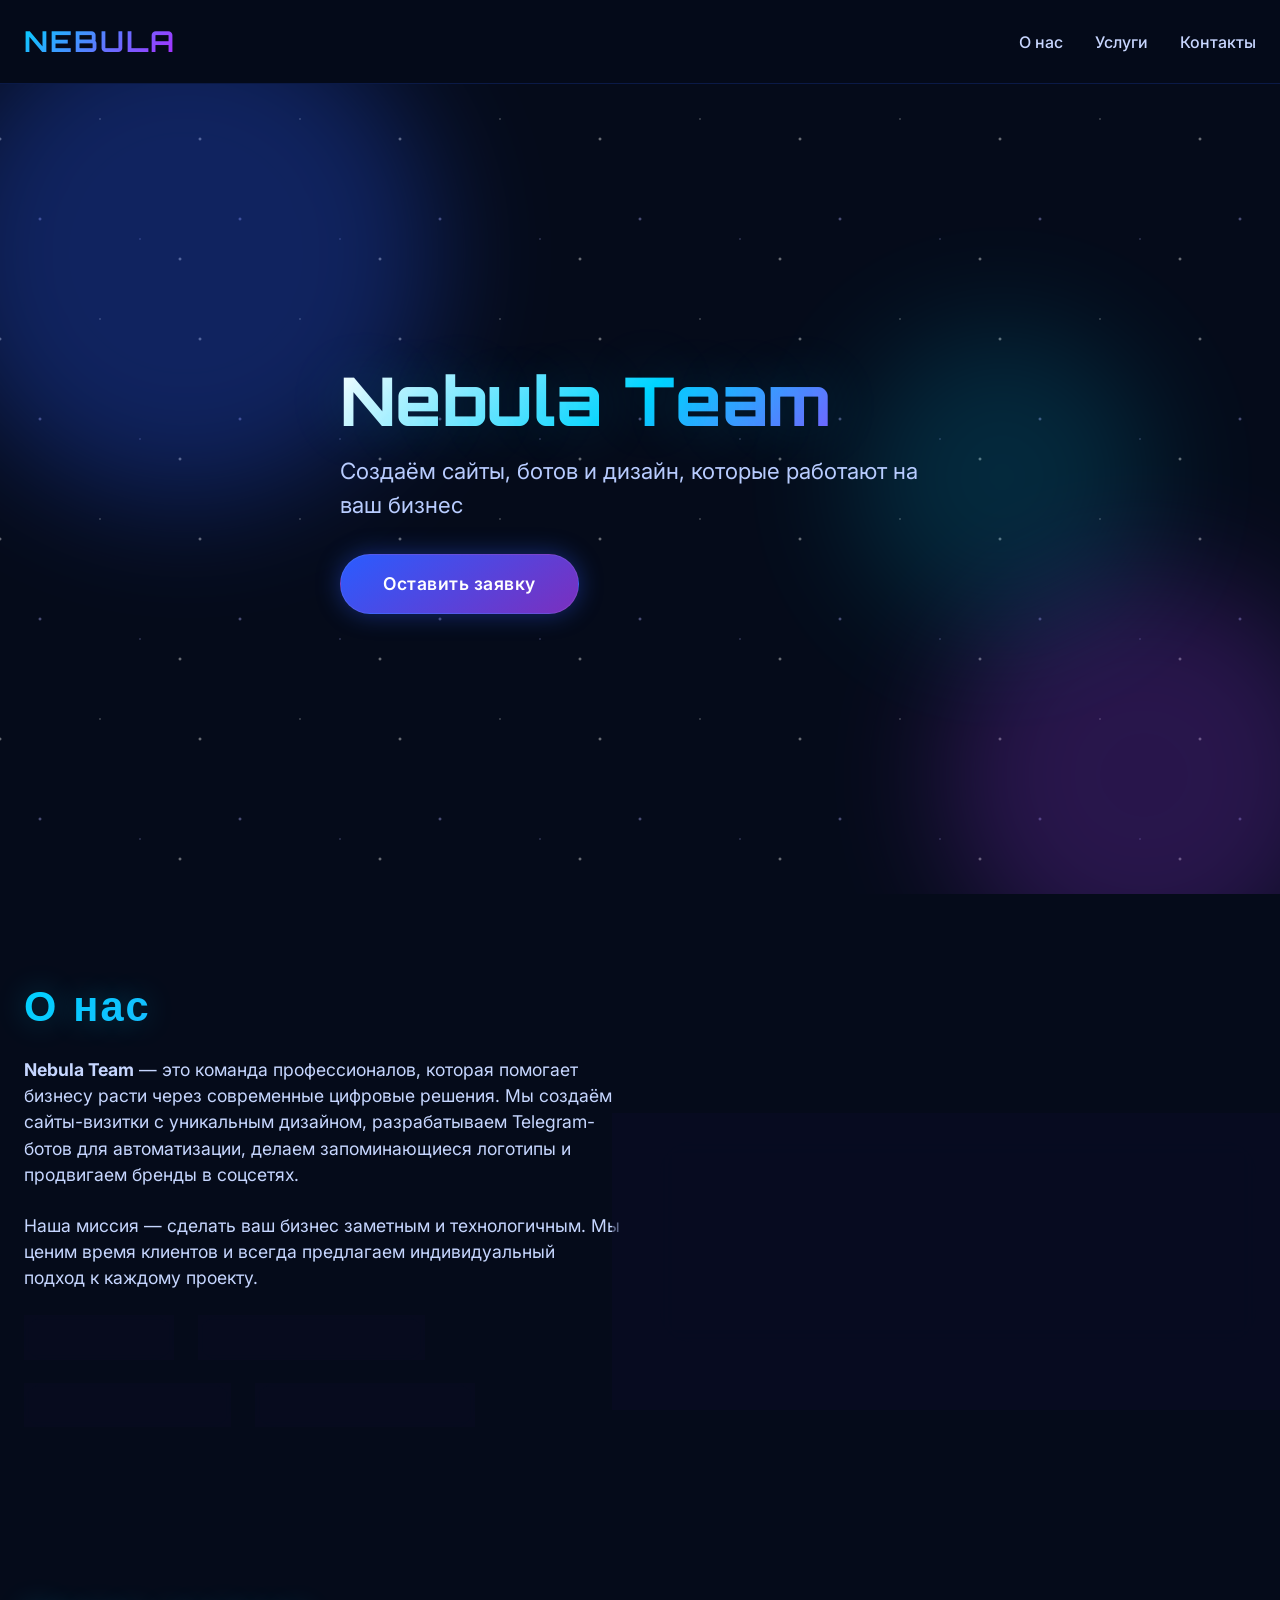
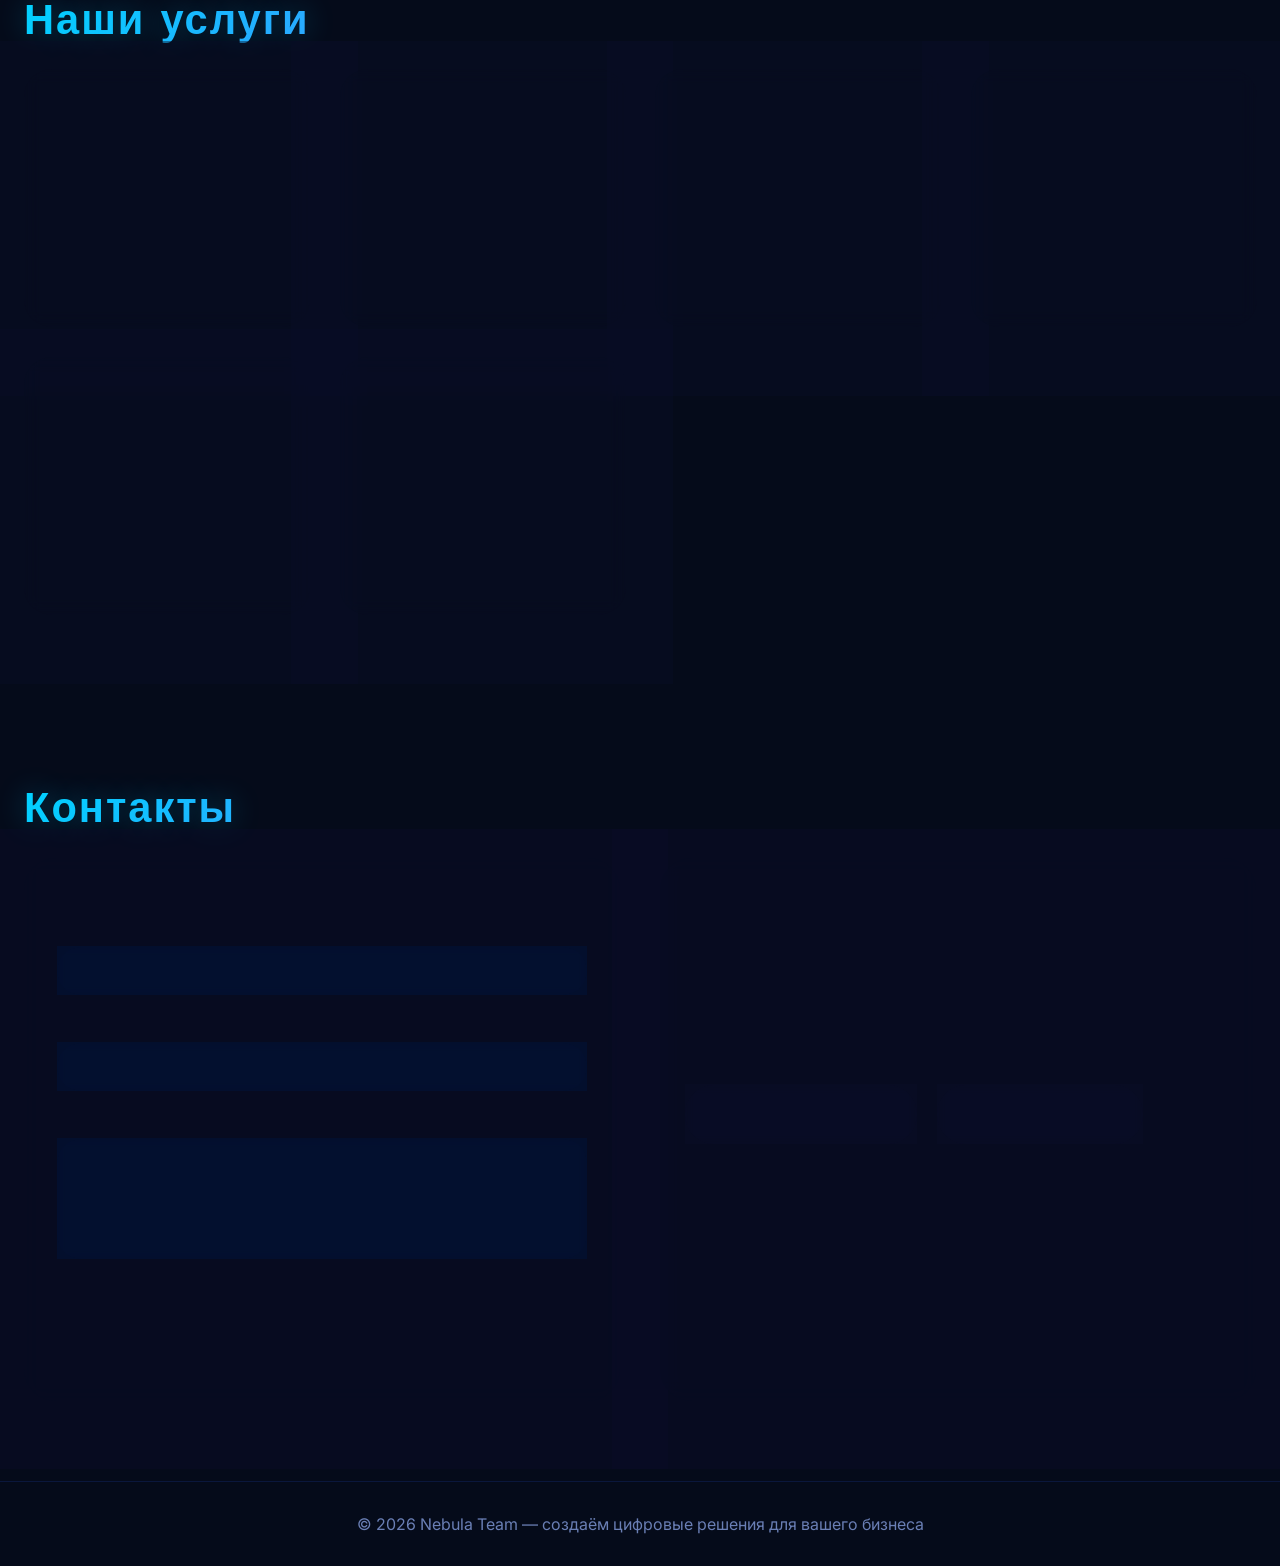
==== sait.html @ d244aa49 "Add files via upload" ====
<!DOCTYPE html>
<html lang="ru">
<head>
    <meta charset="UTF-8">
    <meta name="viewport" content="width=device-width, initial-scale=1.0">
    <title>Nebula Team · IT-студия</title>
    <link rel="stylesheet" href="style.css">
    <!-- Шрифты -->
    <link rel="preconnect" href="https://fonts.googleapis.com">
    <link rel="preconnect" href="https://fonts.gstatic.com" crossorigin>
    <link href="https://fonts.googleapis.com/css2?family=Inter:opsz,wght@14..32,400;14..32,500;14..32,600;14..32,700&family=Orbitron:wght@500;600;700;800&display=swap" rel="stylesheet">
    <!-- Font Awesome 6 -->
    <link rel="stylesheet" href="https://cdnjs.cloudflare.com/ajax/libs/font-awesome/6.0.0-beta3/css/all.min.css">
</head>
<body>
    <!-- ========== ХЕДЕР ========== -->
    <header>
        <div class="container header-inner">
            <div class="logo-container">
                <span class="logo-text">NEBULA</span>
            </div>
            <nav>
                <button class="hamburger" id="hamburger" aria-label="Меню">
                    <i class="fas fa-bars"></i>
                </button>
                <ul id="nav-menu">
                    <li><a href="#about">О нас</a></li>
                    <li><a href="#services">Услуги</a></li>
                    <li><a href="#contacts">Контакты</a></li>
                </ul>
            </nav>
        </div>
    </header>

    <!-- ========== HERO ========== -->
    <section class="hero" id="home">
        <div class="hero-bg">
            <div class="stars"></div>
            <div class="floating-shapes">
                <div class="shape shape1"></div>
                <div class="shape shape2"></div>
                <div class="shape shape3"></div>
            </div>
        </div>
        <div class="container hero-content">
            <h1>Nebula Team</h1>
            <p>Создаём сайты, ботов и дизайн, которые работают на ваш бизнес</p>
            <a href="#contacts" class="btn-primary">Оставить заявку</a>
        </div>
    </section>

    <!-- ========== О НАС ========== -->
    <section id="about">
        <div class="container">
            <h2 class="section-title">О нас</h2>
            <div class="about-grid">
                <div class="about-text">
                    <p><strong>Nebula Team</strong> — это команда профессионалов, которая помогает бизнесу расти через современные цифровые решения. Мы создаём сайты-визитки с уникальным дизайном, разрабатываем Telegram-ботов для автоматизации, делаем запоминающиеся логотипы и продвигаем бренды в соцсетях.</p>
                    <p>Наша миссия — сделать ваш бизнес заметным и технологичным. Мы ценим время клиентов и всегда предлагаем индивидуальный подход к каждому проекту.</p>
                    <div class="advantages">
                        <span class="advantage-item"><i class="fas fa-rocket"></i> Быстрота</span>
                        <span class="advantage-item"><i class="fas fa-palette"></i> Уникальный дизайн</span>
                        <span class="advantage-item"><i class="fas fa-headset"></i> Поддержка 24/7</span>
                        <span class="advantage-item"><i class="fas fa-medal"></i> Гарантия качества</span>
                    </div>
                </div>
                <div class="glass" style="padding: 30px; min-height: 200px; display: flex; align-items: center; justify-content: center; flex-direction: column;">
                    <span style="font-size: 4rem; opacity: 0.4;"><i class="fas fa-users"></i></span>
                    <span style="font-family: 'Orbitron', sans-serif; font-size: 1.4rem; margin-top: 8px;">Команда профессионалов</span>
                </div>
            </div>
        </div>
    </section>

    <!-- ========== УСЛУГИ ========== -->
    <section id="services">
        <div class="container">
            <h2 class="section-title">Наши услуги</h2>
            <div class="services-grid">
                <!-- 1. Разработка сайтов-визиток -->
                <div class="service-card glass">
                    <i class="fas fa-laptop-code"></i>
                    <h3>Сайты-визитки</h3>
                    <p>Разработка стильных сайтов с рабочей формой обратной связи и индивидуальным дизайном под ваш бизнес.</p>
                </div>
                <!-- 2. Telegram-боты -->
                <div class="service-card glass">
                    <i class="fab fa-telegram"></i>
                    <h3>Telegram-боты</h3>
                    <p>Создание умных ботов для автоматизации продаж, консультаций и взаимодействия с клиентами.</p>
                </div>
                <!-- 3. Создание логотипов -->
                <div class="service-card glass">
                    <i class="fas fa-pen-fancy"></i>
                    <h3>Логотипы и брендинг</h3>
                    <p>Разработка уникальных логотипов, фирменного стиля и айдентики, которые выделят ваш бренд.</p>
                </div>
                <!-- 4. SMM-маркетинг -->
                <div class="service-card glass">
                    <i class="fas fa-share-alt"></i>
                    <h3>SMM-маркетинг</h3>
                    <p>Комплексное продвижение в социальных сетях: контент, таргет, работа с аудиторией и аналитика.</p>
                </div>
                <!-- 5. Дополнительно: Дизайн -->
                <div class="service-card glass">
                    <i class="fas fa-paint-brush"></i>
                    <h3>UI/UX Дизайн</h3>
                    <p>Создание удобных и красивых интерфейсов для сайтов, приложений и любых цифровых продуктов.</p>
                </div>
                <!-- 6. Дополнительно: Консалтинг -->
                <div class="service-card glass">
                    <i class="fas fa-rocket"></i>
                    <h3>IT-консалтинг</h3>
                    <p>Помощь в выборе цифровых решений, аудит и стратегия развития вашего бизнеса онлайн.</p>
                </div>
            </div>
        </div>
    </section>

    <!-- ========== КОНТАКТЫ ========== -->
    <section id="contacts">
        <div class="container">
            <h2 class="section-title">Контакты</h2>
            <div class="contacts-wrapper">
                <!-- Форма -->
                <div class="contact-form glass">
                    <form id="contactForm">
                        <label for="name">Ваше имя</label>
                        <input type="text" id="name" placeholder="Иван Иванов" required>

                        <label for="contact">Телефон или Email</label>
                        <input type="text" id="contact" placeholder="+7 999 123-45-67 или mail@example.com" required>

                        <label for="message">Сообщение</label>
                        <textarea id="message" placeholder="Расскажите о вашем проекте..." required></textarea>

                        <button type="submit" class="btn-primary" id="submitBtn">
                            <i class="fas fa-paper-plane" style="margin-right: 10px;"></i> Отправить заявку
                        </button>
                    </form>
                    <div id="formStatus" style="margin-top: 16px; font-weight: 500;"></div>
                </div>

                <!-- Социальные сети -->
                <div class="social-block glass">
                    <h3>Мы в соцсетях</h3>
                    <div class="social-links">
                        <a href="https://vk.com/your_club" target="_blank" rel="noopener">
                            <i class="fab fa-vk" style="color: #4C75A3;"></i> Мы во ВКонтакте
                        </a>
                        <a href="https://t.me/your_channel" target="_blank" rel="noopener">
                            <i class="fab fa-telegram-plane" style="color: #26A5E4;"></i> Наш Telegram
                        </a>
                    </div>
                    <div style="margin-top: 20px; color: #8aa3ff;">
                        <p><i class="fas fa-envelope"></i> nebulateam36@gmail.com</p>
                        <p><i class="fas fa-phone-alt"></i> +7 (905) 044-17-13</p>
                    </div>
                </div>
            </div>
        </div>
    </section>

    <!-- ========== ФУТЕР ========== -->
    <footer style="padding: 30px 0; border-top: 1px solid rgba(42,92,255,0.15); text-align: center; color: #6a7fb5;">
        <div class="container">
            <p>© 2026 Nebula Team — создаём цифровые решения для вашего бизнеса</p>
        </div>
    </footer>

    <script src="script.js"></script>
</body>
</html>
---- style.css ----
/* ----- RESET & БАЗА ----- */
* {
    margin: 0;
    padding: 0;
    box-sizing: border-box;
}
html {
    scroll-behavior: smooth;
}
body {
    font-family: 'Inter', sans-serif;
    background-color: #050B1A;
    color: #e0e9ff;
    line-height: 1.5;
    overflow-x: hidden;
}
a {
    text-decoration: none;
    color: inherit;
}
.container {
    max-width: 1300px;
    margin: 0 auto;
    padding: 0 24px;
}

/* ----- СТЕКЛЯННЫЕ КАРТОЧКИ И НЕОН ----- */
.glass {
    background: rgba(10, 14, 39, 0.55);
    backdrop-filter: blur(10px);
    -webkit-backdrop-filter: blur(10px);
    border: 1px solid rgba(42, 92, 255, 0.25);
    border-radius: 32px;
    box-shadow: 0 20px 40px -12px rgba(0, 20, 80, 0.6);
}
.neon-glow {
    box-shadow: 0 0 20px rgba(0, 212, 255, 0.3), 0 0 60px rgba(176, 38, 255, 0.2);
}
.btn-primary {
    display: inline-block;
    background: linear-gradient(145deg, #2A5CFF, #7B2FBE);
    border: none;
    padding: 16px 42px;
    border-radius: 60px;
    font-weight: 600;
    font-size: 1.1rem;
    color: #fff;
    letter-spacing: 0.5px;
    cursor: pointer;
    transition: 0.3s ease;
    box-shadow: 0 0 24px rgba(42, 92, 255, 0.4);
    border: 1px solid rgba(255,255,255,0.08);
}
.btn-primary:hover {
    transform: translateY(-3px) scale(1.02);
    box-shadow: 0 0 40px #2A5CFF, 0 0 80px #7B2FBE;
    background: linear-gradient(145deg, #3b6aff, #8f3fdf);
}
.section-title {
    font-family: 'Orbitron', sans-serif;
    font-weight: 700;
    font-size: 2.6rem;
    letter-spacing: 2px;
    margin-bottom: 20px;
    background: linear-gradient(135deg, #00D4FF, #B026FF);
    -webkit-background-clip: text;
    -webkit-text-fill-color: transparent;
    background-clip: text;
    text-shadow: 0 0 30px rgba(0, 212, 255, 0.3);
}

/* ----- ХЕДЕР / НАЗВАНИЕ ----- */
header {
    padding: 20px 0;
    position: sticky;
    top: 0;
    z-index: 100;
    background: rgba(5, 11, 26, 0.75);
    backdrop-filter: blur(12px);
    -webkit-backdrop-filter: blur(12px);
    border-bottom: 1px solid rgba(42, 92, 255, 0.2);
}
.header-inner {
    display: flex;
    align-items: center;
    justify-content: space-between;
    flex-wrap: wrap;
}
.logo-container {
    display: flex;
    align-items: center;
}
.logo-text {
    font-family: 'Orbitron', sans-serif;
    font-weight: 700;
    font-size: 1.8rem;
    letter-spacing: 2px;
    background: linear-gradient(135deg, #00D4FF, #B026FF);
    -webkit-background-clip: text;
    -webkit-text-fill-color: transparent;
    background-clip: text;
}

/* НАВИГАЦИЯ */
nav ul {
    display: flex;
    list-style: none;
    gap: 32px;
    align-items: center;
}
nav a {
    font-weight: 500;
    font-size: 1rem;
    color: #c8d6ff;
    transition: 0.2s;
    border-bottom: 2px solid transparent;
    padding-bottom: 4px;
}
nav a:hover {
    color: #00D4FF;
    border-bottom-color: #7B2FBE;
}
.hamburger {
    display: none;
    font-size: 2rem;
    background: none;
    border: none;
    color: #c8d6ff;
    cursor: pointer;
}

/* ----- HERO (с анимированным фоном) ----- */
.hero {
    position: relative;
    min-height: 90vh;
    display: flex;
    align-items: center;
    overflow: hidden;
    padding: 60px 0;
}
.hero-bg {
    position: absolute;
    inset: 0;
    z-index: 0;
    pointer-events: none;
}
.stars {
    position: absolute;
    width: 200%;
    height: 200%;
    top: -50%;
    left: -50%;
    background-image: radial-gradient(2px 2px at 20% 30%, #fff, rgba(0,0,0,0)),
                      radial-gradient(2px 2px at 40% 70%, #b0b0ff, rgba(0,0,0,0)),
                      radial-gradient(1px 1px at 70% 20%, #fff, rgba(0,0,0,0)),
                      radial-gradient(1px 1px at 90% 80%, #b0b0ff, rgba(0,0,0,0)),
                      radial-gradient(2px 2px at 10% 90%, #fff, rgba(0,0,0,0));
    background-size: 200px 200px;
    animation: starPulse 8s infinite alternate;
    opacity: 0.6;
}
@keyframes starPulse {
    0% { opacity: 0.4; transform: scale(1); }
    100% { opacity: 0.9; transform: scale(1.02); }
}
.floating-shapes {
    position: absolute;
    width: 100%;
    height: 100%;
    top: 0;
    left: 0;
}
.shape {
    position: absolute;
    border-radius: 50%;
    filter: blur(60px);
    opacity: 0.3;
    animation: float 16s infinite alternate ease-in-out;
}
.shape1 { width: 500px; height: 500px; background: #2A5CFF; top: -10%; left: -5%; }
.shape2 { width: 400px; height: 400px; background: #7B2FBE; bottom: -10%; right: -5%; animation-duration: 20s; }
.shape3 { width: 300px; height: 300px; background: #00D4FF; top: 30%; right: 10%; animation-duration: 14s; opacity: 0.15; }
@keyframes float {
    0% { transform: translate(0, 0) scale(1); }
    100% { transform: translate(40px, -30px) scale(1.1); }
}
.hero-content {
    position: relative;
    z-index: 2;
    max-width: 800px;
}
.hero h1 {
    font-family: 'Orbitron', sans-serif;
    font-weight: 800;
    font-size: 4.2rem;
    line-height: 1.1;
    background: linear-gradient(135deg, #fff, #00D4FF, #B026FF);
    -webkit-background-clip: text;
    -webkit-text-fill-color: transparent;
    background-clip: text;
    margin-bottom: 16px;
    text-shadow: 0 0 60px rgba(0, 212, 255, 0.2);
}
.hero p {
    font-size: 1.4rem;
    color: #b8ccff;
    margin-bottom: 32px;
    max-width: 600px;
    font-weight: 400;
}

/* ----- СЕКЦИИ ОБЩИЕ ----- */
section {
    padding: 80px 0;
}

/* О НАС */
.about-grid {
    display: grid;
    grid-template-columns: 1fr 1fr;
    gap: 40px;
    align-items: center;
}
.about-text p {
    font-size: 1.1rem;
    color: #c6d6ff;
    margin-bottom: 24px;
}
.advantages {
    display: flex;
    flex-wrap: wrap;
    gap: 24px;
    margin-top: 16px;
}
.advantage-item {
    display: flex;
    align-items: center;
    gap: 12px;
    background: rgba(10, 14, 39, 0.4);
    backdrop-filter: blur(4px);
    padding: 8px 20px 8px 16px;
    border-radius: 40px;
    border: 1px solid rgba(42, 92, 255, 0.2);
}
.advantage-item i {
    font-size: 1.6rem;
    color: #00D4FF;
}

/* УСЛУГИ */
.services-grid {
    display: grid;
    grid-template-columns: repeat(auto-fit, minmax(250px, 1fr));
    gap: 30px;
    margin-top: 20px;
}
.service-card {
    padding: 32px 24px;
    text-align: center;
    transition: 0.25s ease;
    border-radius: 28px;
    background: rgba(10, 14, 39, 0.45);
    backdrop-filter: blur(8px);
    border: 1px solid rgba(42, 92, 255, 0.15);
}
.service-card:hover {
    transform: translateY(-10px);
    border-color: #7B2FBE;
    box-shadow: 0 0 30px rgba(123, 47, 190, 0.3);
}
.service-card i {
    font-size: 3rem;
    color: #00D4FF;
    margin-bottom: 16px;
}
.service-card h3 {
    font-family: 'Orbitron', sans-serif;
    font-weight: 600;
    font-size: 1.2rem;
    margin-bottom: 8px;
}
.service-card p {
    color: #b0c8ff;
    font-size: 0.95rem;
}

/* КОНТАКТЫ + ФОРМА */
.contacts-wrapper {
    display: grid;
    grid-template-columns: 1fr 1fr;
    gap: 40px;
    margin-top: 20px;
}
.contact-form {
    padding: 40px 32px;
}
.contact-form label {
    font-weight: 500;
    display: block;
    margin-top: 18px;
    margin-bottom: 6px;
    color: #b8ccff;
}
.contact-form input,
.contact-form textarea {
    width: 100%;
    padding: 14px 18px;
    border-radius: 40px;
    background: rgba(0, 20, 60, 0.5);
    border: 1px solid rgba(42, 92, 255, 0.3);
    color: #fff;
    font-size: 1rem;
    outline: none;
    transition: 0.2s;
    backdrop-filter: blur(4px);
}
.contact-form input:focus,
.contact-form textarea:focus {
    border-color: #00D4FF;
    box-shadow: 0 0 20px rgba(0, 212, 255, 0.2);
}
.contact-form textarea {
    min-height: 120px;
    resize: vertical;
    border-radius: 24px;
}
.contact-form .btn-primary {
    margin-top: 24px;
    width: 100%;
    justify-content: center;
}
.social-block {
    padding: 32px 24px;
    display: flex;
    flex-direction: column;
    gap: 24px;
    justify-content: center;
}
.social-block h3 {
    font-family: 'Orbitron', sans-serif;
    font-size: 1.6rem;
    letter-spacing: 1px;
}
.social-links {
    display: flex;
    flex-wrap: wrap;
    gap: 20px;
}
.social-links a {
    display: inline-flex;
    align-items: center;
    gap: 12px;
    background: rgba(10, 14, 39, 0.6);
    backdrop-filter: blur(4px);
    padding: 14px 28px;
    border-radius: 60px;
    border: 1px solid rgba(42, 92, 255, 0.2);
    font-weight: 500;
    transition: 0.2s;
    color: #d0ddff;
}
.social-links a i {
    font-size: 1.8rem;
}
.social-links a:hover {
    border-color: #00D4FF;
    box-shadow: 0 0 24px rgba(0, 212, 255, 0.2);
    transform: scale(1.03);
}

/* ----- АДАПТИВНОСТЬ (Mobile First) ----- */
@media (max-width: 992px) {
    .about-grid {
        grid-template-columns: 1fr;
    }
    .contacts-wrapper {
        grid-template-columns: 1fr;
    }
    .hero h1 {
        font-size: 3.2rem;
    }
}
@media (max-width: 768px) {
    .hamburger {
        display: block;
    }
    nav ul {
        display: none;
        flex-direction: column;
        background: rgba(5, 11, 26, 0.95);
        backdrop-filter: blur(12px);
        padding: 20px;
        border-radius: 24px;
        margin-top: 12px;
        gap: 16px;
        width: 100%;
    }
    nav ul.show {
        display: flex;
    }
    .header-inner {
        flex-wrap: wrap;
    }
    nav {
        width: 100%;
    }
    .hero h1 {
        font-size: 2.6rem;
    }
    .hero p {
        font-size: 1.1rem;
    }
    .section-title {
        font-size: 2rem;
    }
    .services-grid {
        grid-template-columns: 1fr 1fr;
    }
}
@media (max-width: 480px) {
    .services-grid {
        grid-template-columns: 1fr;
    }
    .social-links a {
        width: 100%;
        justify-content: center;
    }
    .logo-text {
        font-size: 1.4rem;
    }
}
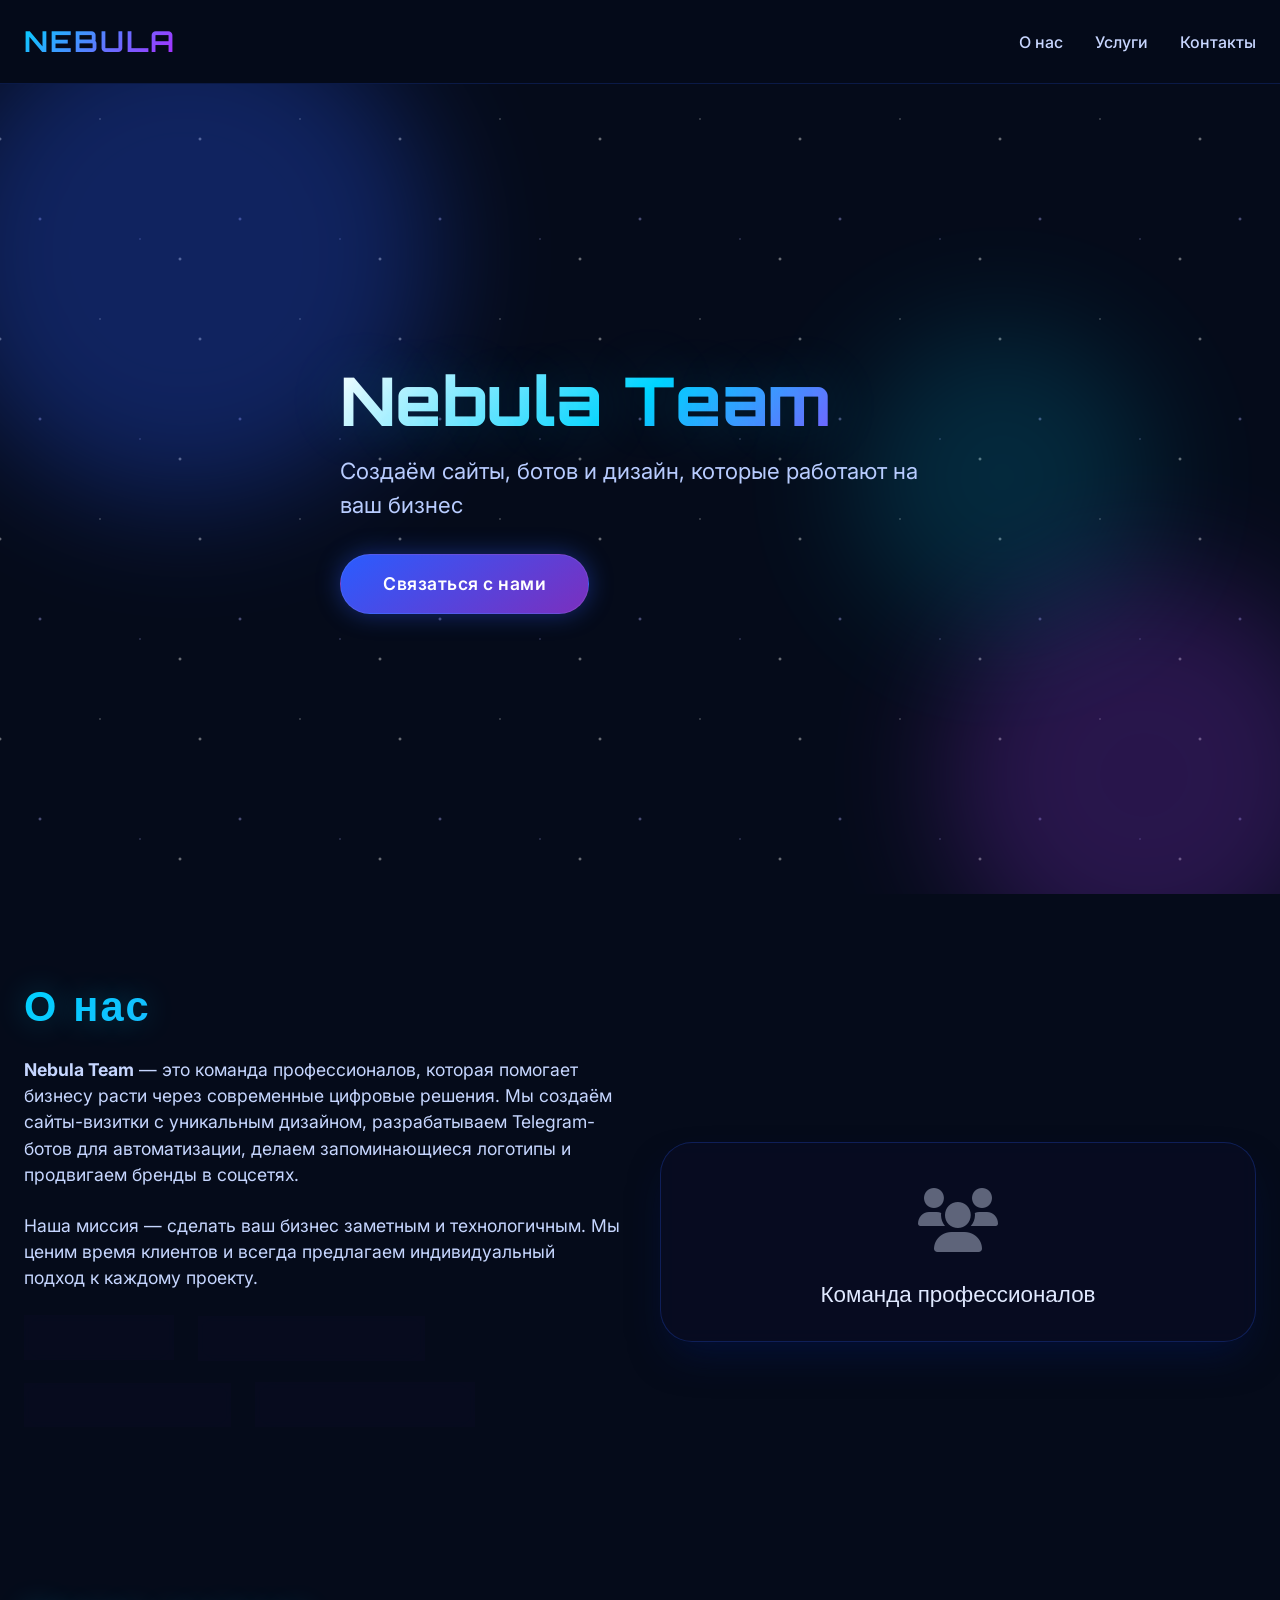
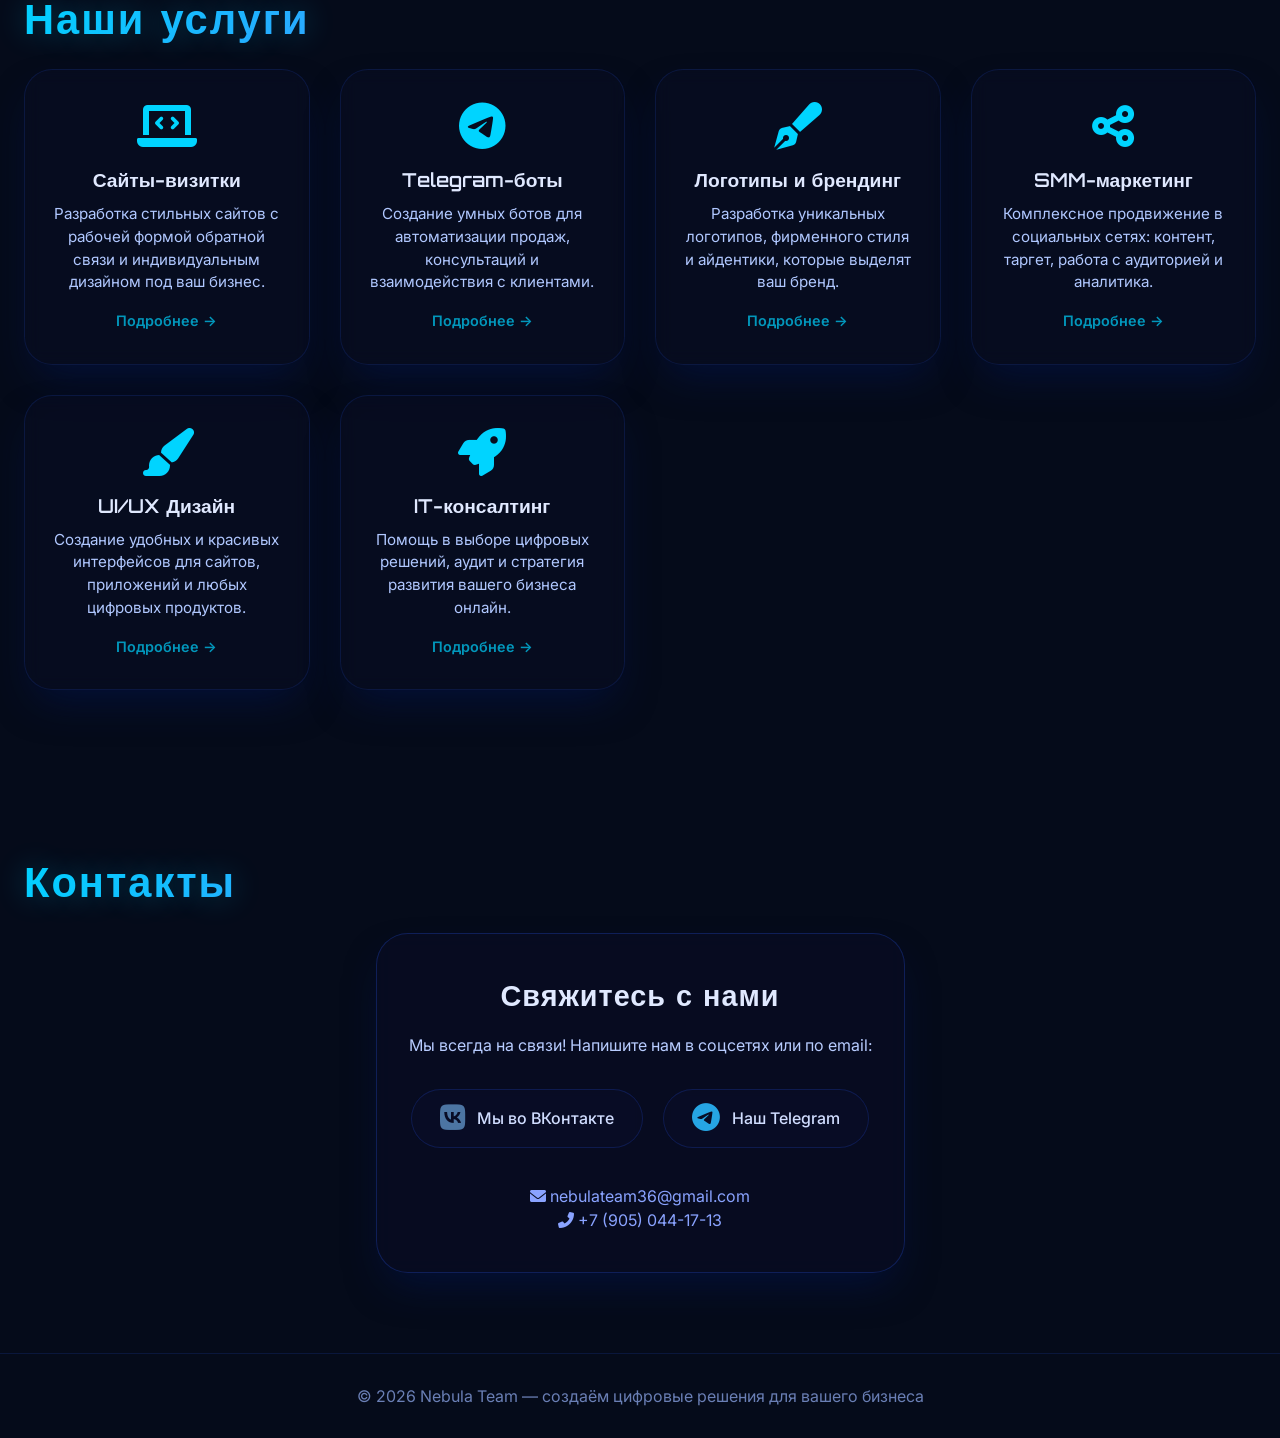
==== commit afe56716: "Add files via upload" ====
--- a/sait.html
+++ b/sait.html
@@ -45,7 +45,7 @@
         <div class="container hero-content">
             <h1>Nebula Team</h1>
             <p>Создаём сайты, ботов и дизайн, которые работают на ваш бизнес</p>
-            <a href="#contacts" class="btn-primary">Оставить заявку</a>
+            <a href="#contacts" class="btn-primary">Связаться с нами</a>
         </div>
     </section>
 
@@ -72,47 +72,65 @@
         </div>
     </section>
 
-    <!-- ========== УСЛУГИ ========== -->
+    <!-- ========== УСЛУГИ (кликабельные) ========== -->
     <section id="services">
         <div class="container">
             <h2 class="section-title">Наши услуги</h2>
             <div class="services-grid">
-                <!-- 1. Разработка сайтов-визиток -->
-                <div class="service-card glass">
-                    <i class="fas fa-laptop-code"></i>
-                    <h3>Сайты-визитки</h3>
-                    <p>Разработка стильных сайтов с рабочей формой обратной связи и индивидуальным дизайном под ваш бизнес.</p>
-                </div>
+                <!-- 1. Сайты-визитки -->
+                <a href="service.html?id=websites" class="service-card-link">
+                    <div class="service-card glass">
+                        <i class="fas fa-laptop-code"></i>
+                        <h3>Сайты-визитки</h3>
+                        <p>Разработка стильных сайтов с рабочей формой обратной связи и индивидуальным дизайном под ваш бизнес.</p>
+                        <span class="service-tag">Подробнее →</span>
+                    </div>
+                </a>
                 <!-- 2. Telegram-боты -->
-                <div class="service-card glass">
-                    <i class="fab fa-telegram"></i>
-                    <h3>Telegram-боты</h3>
-                    <p>Создание умных ботов для автоматизации продаж, консультаций и взаимодействия с клиентами.</p>
-                </div>
-                <!-- 3. Создание логотипов -->
-                <div class="service-card glass">
-                    <i class="fas fa-pen-fancy"></i>
-                    <h3>Логотипы и брендинг</h3>
-                    <p>Разработка уникальных логотипов, фирменного стиля и айдентики, которые выделят ваш бренд.</p>
-                </div>
+                <a href="service.html?id=telegram" class="service-card-link">
+                    <div class="service-card glass">
+                        <i class="fab fa-telegram"></i>
+                        <h3>Telegram-боты</h3>
+                        <p>Создание умных ботов для автоматизации продаж, консультаций и взаимодействия с клиентами.</p>
+                        <span class="service-tag">Подробнее →</span>
+                    </div>
+                </a>
+                <!-- 3. Логотипы и брендинг -->
+                <a href="service.html?id=logo" class="service-card-link">
+                    <div class="service-card glass">
+                        <i class="fas fa-pen-fancy"></i>
+                        <h3>Логотипы и брендинг</h3>
+                        <p>Разработка уникальных логотипов, фирменного стиля и айдентики, которые выделят ваш бренд.</p>
+                        <span class="service-tag">Подробнее →</span>
+                    </div>
+                </a>
                 <!-- 4. SMM-маркетинг -->
-                <div class="service-card glass">
-                    <i class="fas fa-share-alt"></i>
-                    <h3>SMM-маркетинг</h3>
-                    <p>Комплексное продвижение в социальных сетях: контент, таргет, работа с аудиторией и аналитика.</p>
-                </div>
-                <!-- 5. Дополнительно: Дизайн -->
-                <div class="service-card glass">
-                    <i class="fas fa-paint-brush"></i>
-                    <h3>UI/UX Дизайн</h3>
-                    <p>Создание удобных и красивых интерфейсов для сайтов, приложений и любых цифровых продуктов.</p>
-                </div>
-                <!-- 6. Дополнительно: Консалтинг -->
-                <div class="service-card glass">
-                    <i class="fas fa-rocket"></i>
-                    <h3>IT-консалтинг</h3>
-                    <p>Помощь в выборе цифровых решений, аудит и стратегия развития вашего бизнеса онлайн.</p>
-                </div>
+                <a href="service.html?id=smm" class="service-card-link">
+                    <div class="service-card glass">
+                        <i class="fas fa-share-alt"></i>
+                        <h3>SMM-маркетинг</h3>
+                        <p>Комплексное продвижение в социальных сетях: контент, таргет, работа с аудиторией и аналитика.</p>
+                        <span class="service-tag">Подробнее →</span>
+                    </div>
+                </a>
+                <!-- 5. UI/UX Дизайн -->
+                <a href="service.html?id=uiux" class="service-card-link">
+                    <div class="service-card glass">
+                        <i class="fas fa-paint-brush"></i>
+                        <h3>UI/UX Дизайн</h3>
+                        <p>Создание удобных и красивых интерфейсов для сайтов, приложений и любых цифровых продуктов.</p>
+                        <span class="service-tag">Подробнее →</span>
+                    </div>
+                </a>
+                <!-- 6. IT-консалтинг -->
+                <a href="service.html?id=consulting" class="service-card-link">
+                    <div class="service-card glass">
+                        <i class="fas fa-rocket"></i>
+                        <h3>IT-консалтинг</h3>
+                        <p>Помощь в выборе цифровых решений, аудит и стратегия развития вашего бизнеса онлайн.</p>
+                        <span class="service-tag">Подробнее →</span>
+                    </div>
+                </a>
             </div>
         </div>
     </section>
@@ -122,37 +140,18 @@
         <div class="container">
             <h2 class="section-title">Контакты</h2>
             <div class="contacts-wrapper">
-                <!-- Форма -->
-                <div class="contact-form glass">
-                    <form id="contactForm">
-                        <label for="name">Ваше имя</label>
-                        <input type="text" id="name" placeholder="Иван Иванов" required>
-
-                        <label for="contact">Телефон или Email</label>
-                        <input type="text" id="contact" placeholder="+7 999 123-45-67 или mail@example.com" required>
-
-                        <label for="message">Сообщение</label>
-                        <textarea id="message" placeholder="Расскажите о вашем проекте..." required></textarea>
-
-                        <button type="submit" class="btn-primary" id="submitBtn">
-                            <i class="fas fa-paper-plane" style="margin-right: 10px;"></i> Отправить заявку
-                        </button>
-                    </form>
-                    <div id="formStatus" style="margin-top: 16px; font-weight: 500;"></div>
-                </div>
-
-                <!-- Социальные сети -->
-                <div class="social-block glass">
-                    <h3>Мы в соцсетях</h3>
-                    <div class="social-links">
-                        <a href="https://vk.com/your_club" target="_blank" rel="noopener">
+                <div class="social-block glass" style="grid-column: 1 / -1; max-width: 600px; margin: 0 auto;">
+                    <h3>Свяжитесь с нами</h3>
+                    <p style="color: #b8ccff; margin-bottom: 16px;">Мы всегда на связи! Напишите нам в соцсетях или по email:</p>
+                    <div class="social-links" style="justify-content: center;">
+                        <a href="https://vk.ru/club239678865" target="_blank" rel="noopener">
                             <i class="fab fa-vk" style="color: #4C75A3;"></i> Мы во ВКонтакте
                         </a>
-                        <a href="https://t.me/your_channel" target="_blank" rel="noopener">
+                        <a href="https://t.me/nebulateam36" target="_blank" rel="noopener">
                             <i class="fab fa-telegram-plane" style="color: #26A5E4;"></i> Наш Telegram
                         </a>
                     </div>
-                    <div style="margin-top: 20px; color: #8aa3ff;">
+                    <div style="margin-top: 20px; color: #8aa3ff; text-align: center;">
                         <p><i class="fas fa-envelope"></i> nebulateam36@gmail.com</p>
                         <p><i class="fas fa-phone-alt"></i> +7 (905) 044-17-13</p>
                     </div>
--- a/style.css
+++ b/style.css
@@ -284,67 +284,30 @@
     font-size: 0.95rem;
 }
 
-/* КОНТАКТЫ + ФОРМА */
+/* КОНТАКТЫ (только соцсети, форма удалена) */
 .contacts-wrapper {
-    display: grid;
-    grid-template-columns: 1fr 1fr;
-    gap: 40px;
+    display: flex;
+    justify-content: center;
     margin-top: 20px;
 }
-.contact-form {
+.social-block {
     padding: 40px 32px;
-}
-.contact-form label {
-    font-weight: 500;
-    display: block;
-    margin-top: 18px;
-    margin-bottom: 6px;
-    color: #b8ccff;
-}
-.contact-form input,
-.contact-form textarea {
-    width: 100%;
-    padding: 14px 18px;
-    border-radius: 40px;
-    background: rgba(0, 20, 60, 0.5);
-    border: 1px solid rgba(42, 92, 255, 0.3);
-    color: #fff;
-    font-size: 1rem;
-    outline: none;
-    transition: 0.2s;
-    backdrop-filter: blur(4px);
-}
-.contact-form input:focus,
-.contact-form textarea:focus {
-    border-color: #00D4FF;
-    box-shadow: 0 0 20px rgba(0, 212, 255, 0.2);
-}
-.contact-form textarea {
-    min-height: 120px;
-    resize: vertical;
-    border-radius: 24px;
-}
-.contact-form .btn-primary {
-    margin-top: 24px;
-    width: 100%;
-    justify-content: center;
-}
-.social-block {
-    padding: 32px 24px;
     display: flex;
     flex-direction: column;
-    gap: 24px;
-    justify-content: center;
+    gap: 16px;
+    align-items: center;
+    text-align: center;
 }
 .social-block h3 {
     font-family: 'Orbitron', sans-serif;
-    font-size: 1.6rem;
+    font-size: 1.8rem;
     letter-spacing: 1px;
 }
 .social-links {
     display: flex;
     flex-wrap: wrap;
     gap: 20px;
+    justify-content: center;
 }
 .social-links a {
     display: inline-flex;
@@ -371,9 +334,6 @@
 /* ----- АДАПТИВНОСТЬ (Mobile First) ----- */
 @media (max-width: 992px) {
     .about-grid {
-        grid-template-columns: 1fr;
-    }
-    .contacts-wrapper {
         grid-template-columns: 1fr;
     }
     .hero h1 {
@@ -428,4 +388,95 @@
     .logo-text {
         font-size: 1.4rem;
     }
+}
+/* ============================================================
+   КЛИКАБЕЛЬНЫЕ КАРТОЧКИ УСЛУГ
+   ============================================================ */
+.service-card-link {
+    text-decoration: none;
+    color: inherit;
+    display: block;
+    transition: transform 0.3s ease;
+}
+
+.service-card-link:hover {
+    transform: translateY(-5px);
+}
+
+.service-card-link .service-card {
+    cursor: pointer;
+    transition: all 0.3s ease;
+    height: 100%;
+    display: flex;
+    flex-direction: column;
+}
+
+.service-card-link .service-card:hover {
+    border-color: #00D4FF;
+    box-shadow: 0 0 40px rgba(0, 212, 255, 0.2);
+}
+
+.service-tag {
+    display: inline-block;
+    margin-top: 16px;
+    color: #00D4FF;
+    font-weight: 600;
+    font-size: 0.9rem;
+    transition: all 0.3s ease;
+    opacity: 0.7;
+}
+
+.service-card-link:hover .service-tag {
+    opacity: 1;
+    transform: translateX(5px);
+}
+
+/* ============================================================
+   СТРАНИЦА УСЛУГИ (service.html)
+   ============================================================ */
+.back-link {
+    transition: all 0.3s ease;
+}
+
+.back-link:hover {
+    color: #B026FF !important;
+    transform: translateX(-5px);
+}
+
+.service-detail-card {
+    animation: fadeInUp 0.6s ease;
+}
+
+@keyframes fadeInUp {
+    from {
+        opacity: 0;
+        transform: translateY(30px);
+    }
+    to {
+        opacity: 1;
+        transform: translateY(0);
+    }
+}
+
+@media (max-width: 768px) {
+    .service-detail-card {
+        padding: 30px 20px !important;
+    }
+    
+    .service-detail-content .service-header {
+        flex-direction: column;
+        text-align: center;
+    }
+    
+    .service-detail-content [style*="grid-template-columns: 1fr 1fr"] {
+        grid-template-columns: 1fr !important;
+    }
+    
+    .service-detail-content [style*="grid-template-columns: 1fr 1fr 1fr"] {
+        grid-template-columns: 1fr !important;
+    }
+    
+    .service-detail-content h1 {
+        font-size: 1.8rem !important;
+    }
 }
